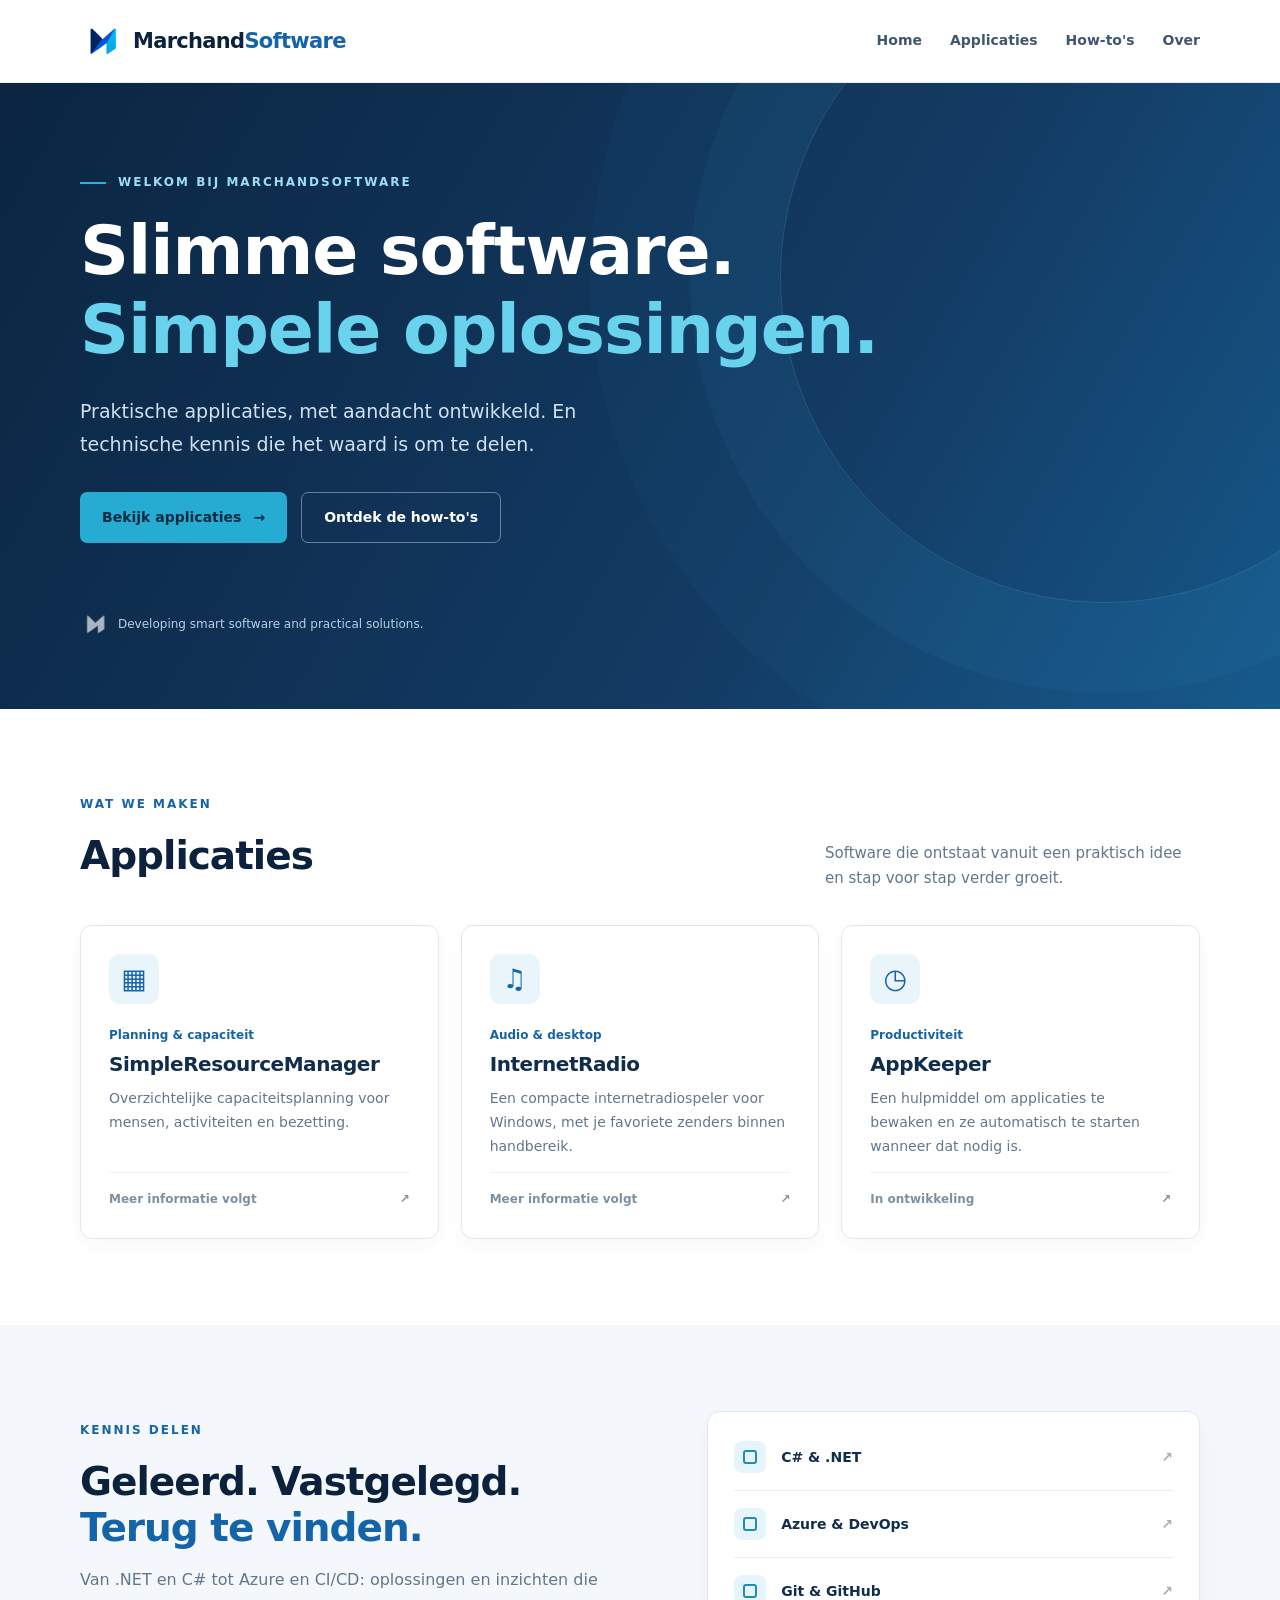
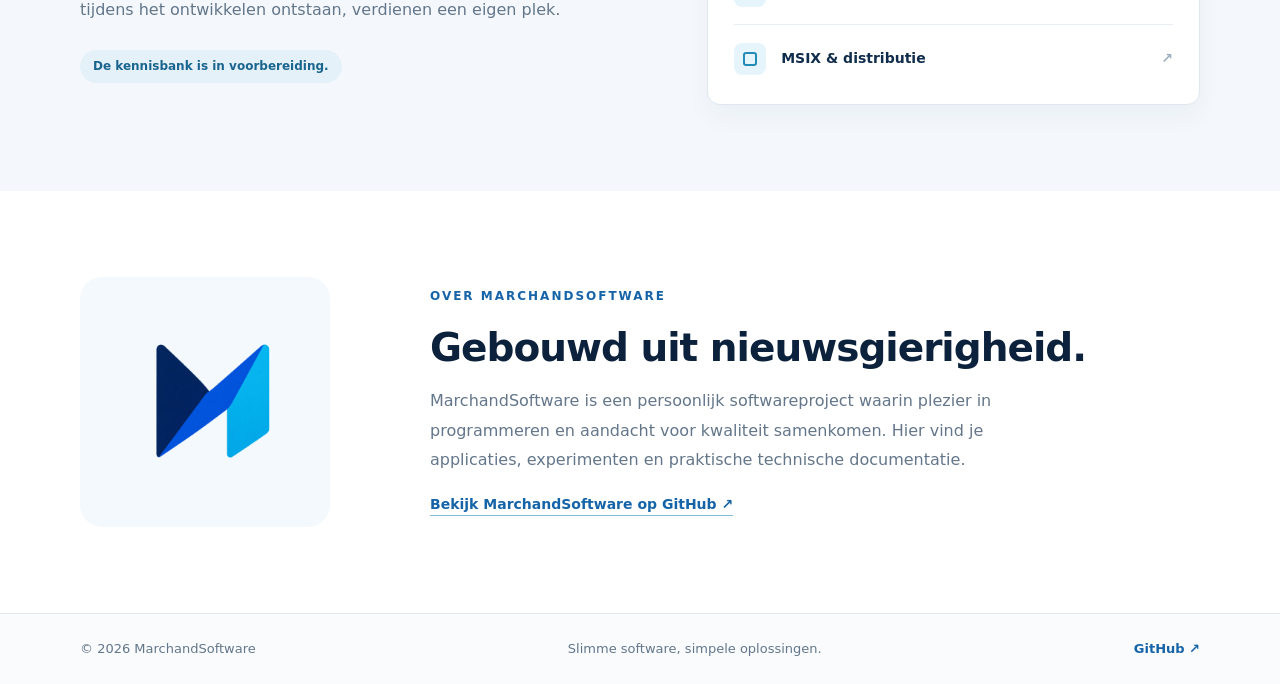
==== index.html @ 24be7b68 "Create branded responsive landing page scaffold - Add `.gitignore` with common Visual Studio/VS Code" ====
<!doctype html>
<html lang="nl">
<head>
  <meta charset="utf-8">
  <meta name="viewport" content="width=device-width, initial-scale=1">
  <meta name="description" content="MarchandSoftware ontwikkelt slimme software en praktische oplossingen. Ontdek onze applicaties en technische how-to's.">
  <meta name="theme-color" content="#102d4c">
  <title>MarchandSoftware | Slimme software, simpele oplossingen</title>
  <link rel="icon" type="image/png" href="images/MarchandSoftware_Icon.png">
  <link rel="stylesheet" href="css/site.css">
</head>
<body>
  <a class="skip-link" href="#inhoud">Direct naar inhoud</a>

  <header class="site-header">
    <div class="container header-inner">
      <a class="brand" href="#home" aria-label="MarchandSoftware — naar boven">
        <img src="images/MarchandSoftware_Icon.png" alt="" width="43" height="43">
        <span>Marchand<span class="brand-accent">Software</span></span>
      </a>
      <nav aria-label="Hoofdnavigatie" class="main-nav">
        <a href="#home">Home</a>
        <a href="#applicaties">Applicaties</a>
        <a href="#howtos">How-to's</a>
        <a href="#over">Over</a>
      </nav>
    </div>
  </header>

  <main id="inhoud">
    <section class="hero" id="home" aria-labelledby="hero-title">
      <div class="hero-glow" aria-hidden="true"></div>
      <div class="container hero-content">
        <p class="eyebrow"><span class="eyebrow-line"></span> WELKOM BIJ MARCHANDSOFTWARE</p>
        <h1 id="hero-title">Slimme software.<br><span>Simpele oplossingen.</span></h1>
        <p class="hero-lead">Praktische applicaties, met aandacht ontwikkeld. En technische kennis die het waard is om te delen.</p>
        <div class="hero-actions">
          <a class="button button-primary" href="#applicaties">Bekijk applicaties <span aria-hidden="true">→</span></a>
          <a class="button button-secondary" href="#howtos">Ontdek de how-to's</a>
        </div>
        <div class="hero-signature">
          <img src="images/MarchandSoftware_Icon.png" alt="" width="38" height="38">
          <span>Developing smart software and practical solutions.</span>
        </div>
      </div>
    </section>

    <section class="section" id="applicaties" aria-labelledby="apps-title">
      <div class="container">
        <div class="section-heading">
          <div><p class="eyebrow">WAT WE MAKEN</p><h2 id="apps-title">Applicaties</h2></div>
          <p>Software die ontstaat vanuit een praktisch idee en stap voor stap verder groeit.</p>
        </div>
        <div class="card-grid">
          <article class="card">
            <div class="card-icon" aria-hidden="true">▦</div>
            <span class="card-tag">Planning & capaciteit</span>
            <h3>SimpleResourceManager</h3>
            <p>Overzichtelijke capaciteitsplanning voor mensen, activiteiten en bezetting.</p>
            <span class="card-footer">Meer informatie volgt <span aria-hidden="true">↗</span></span>
          </article>
          <article class="card">
            <div class="card-icon" aria-hidden="true">♫</div>
            <span class="card-tag">Audio & desktop</span>
            <h3>InternetRadio</h3>
            <p>Een compacte internetradiospeler voor Windows, met je favoriete zenders binnen handbereik.</p>
            <span class="card-footer">Meer informatie volgt <span aria-hidden="true">↗</span></span>
          </article>
          <article class="card">
            <div class="card-icon" aria-hidden="true">◷</div>
            <span class="card-tag">Productiviteit</span>
            <h3>AppKeeper</h3>
            <p>Een hulpmiddel om applicaties te bewaken en ze automatisch te starten wanneer dat nodig is.</p>
            <span class="card-footer">In ontwikkeling <span aria-hidden="true">↗</span></span>
          </article>
        </div>
      </div>
    </section>

    <section class="section section-tinted" id="howtos" aria-labelledby="howtos-title">
      <div class="container knowledge-grid">
        <div>
          <p class="eyebrow">KENNIS DELEN</p>
          <h2 id="howtos-title">Geleerd. Vastgelegd.<br><span>Terug te vinden.</span></h2>
          <p class="section-copy">Van .NET en C# tot Azure en CI/CD: oplossingen en inzichten die tijdens het ontwikkelen ontstaan, verdienen een eigen plek.</p>
          <p class="soft-note">De kennisbank is in voorbereiding.</p>
        </div>
        <div class="topic-panel" aria-label="Onderwerpen voor de kennisbank">
          <div class="topic"><span class="topic-dot"></span><span>C# &amp; .NET</span><span aria-hidden="true">↗</span></div>
          <div class="topic"><span class="topic-dot"></span><span>Azure &amp; DevOps</span><span aria-hidden="true">↗</span></div>
          <div class="topic"><span class="topic-dot"></span><span>Git &amp; GitHub</span><span aria-hidden="true">↗</span></div>
          <div class="topic"><span class="topic-dot"></span><span>MSIX &amp; distributie</span><span aria-hidden="true">↗</span></div>
        </div>
      </div>
    </section>

    <section class="section" id="over" aria-labelledby="about-title">
      <div class="container about-grid">
        <div class="about-mark"><img src="images/MarchandSoftware_Icon.png" alt="Gestileerde M, het logo van MarchandSoftware"></div>
        <div>
          <p class="eyebrow">OVER MARCHANDSOFTWARE</p>
          <h2 id="about-title">Gebouwd uit nieuwsgierigheid.</h2>
          <p class="section-copy">MarchandSoftware is een persoonlijk softwareproject waarin plezier in programmeren en aandacht voor kwaliteit samenkomen. Hier vind je applicaties, experimenten en praktische technische documentatie.</p>
          <a class="text-link" href="https://github.com/MarchandSoftware" rel="noopener noreferrer">Bekijk MarchandSoftware op GitHub <span aria-hidden="true">↗</span></a>
        </div>
      </div>
    </section>
  </main>

  <footer class="site-footer">
    <div class="container footer-inner">
      <span>© 2026 MarchandSoftware</span>
      <span>Slimme software, simpele oplossingen.</span>
      <a href="https://github.com/MarchandSoftware" rel="noopener noreferrer">GitHub ↗</a>
    </div>
  </footer>
</body>
</html>
---- css/site.css ----
:root {
  color-scheme: light;
  --navy: #102d4c;
  --navy-deep: #0c223c;
  --blue: #1664a8;
  --cyan: #24b4d6;
  --text: #253a50;
  --muted: #63768a;
  --border: #dfe8ef;
  --background: #fff;
  --light: #f4f8fc;
}
* { box-sizing: border-box; }
html { scroll-behavior: smooth; scroll-padding-top: 90px; }
body { margin: 0; font-family: system-ui, -apple-system, 'Segoe UI', Arial, sans-serif; color: var(--text); background: var(--background); line-height: 1.65; }
a { color: inherit; }
a:focus-visible { outline: 3px solid var(--cyan); outline-offset: 5px; }
img { max-width: 100%; display: block; }
.container { width: min(1120px, calc(100% - 48px)); margin-inline: auto; }
.skip-link { position: absolute; z-index: 99; top: -70px; left: 16px; padding: 9px 16px; background: #fff; color: var(--navy); }
.skip-link:focus { top: 10px; }
.site-header { background: #fff; border-bottom: 1px solid #e7edf3; position: sticky; z-index: 10; top: 0; }
.header-inner { min-height: 82px; display: flex; align-items: center; justify-content: space-between; gap: 24px; }
.brand { display: flex; align-items: center; gap: 10px; text-decoration: none; color: var(--navy-deep); font-size: 21px; font-weight: 750; letter-spacing: -.7px; white-space: nowrap; }
.brand img { object-fit: contain; }
.brand-accent { color: var(--blue); }
.main-nav { display: flex; flex-wrap: wrap; gap: 28px; }
.main-nav a { text-decoration: none; font-size: 14px; font-weight: 600; color: #40576d; transition: color .2s; }
.main-nav a:hover { color: var(--blue); }
.hero { min-height: 548px; position: relative; isolation: isolate; overflow: hidden; background: linear-gradient(120deg, #0b2542 0%, #133b63 63%, #155789 100%); color: white; }
.hero-glow { position: absolute; z-index: -1; width: 650px; height: 650px; border: 1px solid rgba(141,211,239,.18); border-radius: 50%; right: -150px; top: -130px; box-shadow: 0 0 0 90px rgba(58,162,215,.06), 0 0 0 190px rgba(58,162,215,.035); }
.hero-content { padding-top: 90px; padding-bottom: 70px; }
.eyebrow { font-size: 12px; font-weight: 750; letter-spacing: 2px; color: var(--blue); text-transform: uppercase; margin: 0 0 18px; }
.hero .eyebrow { color: #9cdef3; display: flex; align-items: center; gap: 12px; }
.eyebrow-line { width: 26px; height: 2px; background: var(--cyan); }
h1, h2, h3, p { margin-top: 0; }
h1, h2, h3 { line-height: 1.17; letter-spacing: -1px; }
h1 { font-size: clamp(42px, 5.8vw, 68px); margin-bottom: 25px; font-weight: 760; }
h1 span { color: #69d3ed; }
.hero-lead { font-size: clamp(16px, 2.1vw, 19px); max-width: 590px; color: #d0e0f0; line-height: 1.75; }
.hero-actions { display: flex; flex-wrap: wrap; gap: 14px; margin-top: 31px; }
.button { text-decoration: none; font-size: 14px; font-weight: 700; padding: 13px 22px; border-radius: 7px; display: inline-flex; align-items: center; justify-content: center; gap: 12px; transition: transform .2s, background-color .2s; }
.button:hover { transform: translateY(-2px); }
.button-primary { background: #26abd2; color: #072b43; }
.button-primary:hover { background: #79d7ed; }
.button-secondary { border: 1px solid rgba(221,241,255,.42); color: white; }
.button-secondary:hover { background: rgba(255,255,255,.1); }
.hero-signature { display: flex; align-items: center; gap: 9px; color: #b7d0e6; font-size: 12px; margin-top: 67px; }
.hero-signature img { filter: brightness(0) invert(1); opacity: .65; width: 29px; height: 29px; }
.section { padding-block: 86px; }
.section h2 { color: var(--navy-deep); font-size: clamp(29px, 4vw, 39px); margin-bottom: 15px; }
.section-heading { display: flex; align-items: end; justify-content: space-between; gap: 25px; margin-bottom: 31px; }
.section-heading > p { max-width: 375px; margin-bottom: 3px; color: var(--muted); font-size: 15px; }
.card-grid { display: grid; grid-template-columns: repeat(3, 1fr); gap: 22px; }
.card { border: 1px solid var(--border); border-radius: 12px; padding: 28px; display: flex; flex-direction: column; min-height: 300px; box-shadow: 0 6px 18px rgba(15,44,75,.035); }
.card-icon { width: 50px; height: 50px; background: #e9f5fb; color: var(--blue); display: grid; place-items: center; border-radius: 11px; font-size: 27px; margin-bottom: 22px; }
.card-tag { color: var(--blue); font-size: 12px; font-weight: 700; margin-bottom: 7px; }
.card h3 { font-size: 20px; letter-spacing: -.45px; color: var(--navy); margin-bottom: 11px; }
.card p { color: var(--muted); font-size: 14px; line-height: 1.7; }
.card-footer { margin-top: auto; padding-top: 17px; border-top: 1px solid #edf1f5; font-size: 12px; font-weight: 650; color: #7e90a0; display: flex; justify-content: space-between; }
.section-tinted { background: var(--light); }
.knowledge-grid { display: grid; grid-template-columns: 1.1fr 1fr; gap: 85px; align-items: center; }
.knowledge-grid h2 span { color: var(--blue); }
.section-copy { font-size: 16px; line-height: 1.85; color: var(--muted); max-width: 590px; }
.soft-note { display: inline-block; background: #e4f1f8; color: #1a658f; border-radius: 100px; padding: 7px 13px; font-size: 12px; font-weight: 700; margin-top: 9px; }
.topic-panel { background: white; border-radius: 13px; border: 1px solid var(--border); box-shadow: 0 12px 25px rgba(17,55,91,.045); padding: 12px 26px; }
.topic { min-height: 67px; display: flex; gap: 15px; align-items: center; color: var(--navy); font-weight: 650; font-size: 14px; border-bottom: 1px solid #e8eef4; }
.topic:last-child { border: none; }
.topic > span:last-child { margin-left: auto; color: #9eb0bf; }
.topic-dot { background: #e6f5fc; width: 32px; height: 32px; border-radius: 8px; display: inline-flex; align-items: center; justify-content: center; }
.topic-dot::after { content: ''; width: 10px; height: 10px; border: 2px solid #238bb8; border-radius: 3px; }
.about-grid { display: grid; grid-template-columns: 280px 1fr; gap: 70px; align-items: center; }
.about-mark { width: 250px; height: 250px; background: #f3f9fc; border-radius: 22px; display: grid; place-items: center; padding: 30px; }
.about-mark img { width: 100%; height: 100%; object-fit: contain; }
.text-link { color: var(--blue); font-weight: 700; font-size: 14px; text-decoration: none; border-bottom: 1px solid #80bcdb; padding-bottom: 3px; }
.text-link:hover { color: var(--navy); }
.site-footer { border-top: 1px solid var(--border); background: #f9fbfd; color: #63768a; font-size: 13px; }
.footer-inner { display: flex; flex-wrap: wrap; justify-content: space-between; gap: 16px; align-items: center; padding-block: 24px; }
.footer-inner a { text-decoration: none; color: var(--blue); font-weight: 650; }
@media (max-width: 850px) { .knowledge-grid { gap: 40px; } .card { padding: 22px; } .about-grid { gap: 35px; grid-template-columns: 200px 1fr; } .about-mark { width: 200px; height: 200px; } }
@media (max-width: 650px) { .container { width: min(100% - 36px, 1120px); } .header-inner { padding-block: 13px; align-items: flex-start; flex-direction: column; gap: 10px; } .main-nav { gap: 19px; } .hero-content { padding-block: 66px 53px; } .hero-signature { margin-top: 48px; } .section { padding-block: 58px; } .section-heading { display: block; } .card-grid, .knowledge-grid, .about-grid { grid-template-columns: 1fr; gap: 17px; } .knowledge-grid { gap: 30px; } .about-mark { width: 140px; height: 140px; } .footer-inner { align-items: flex-start; flex-direction: column; } }
@media (prefers-reduced-motion: reduce) { html { scroll-behavior: auto; } .button, .main-nav a { transition: none; } }
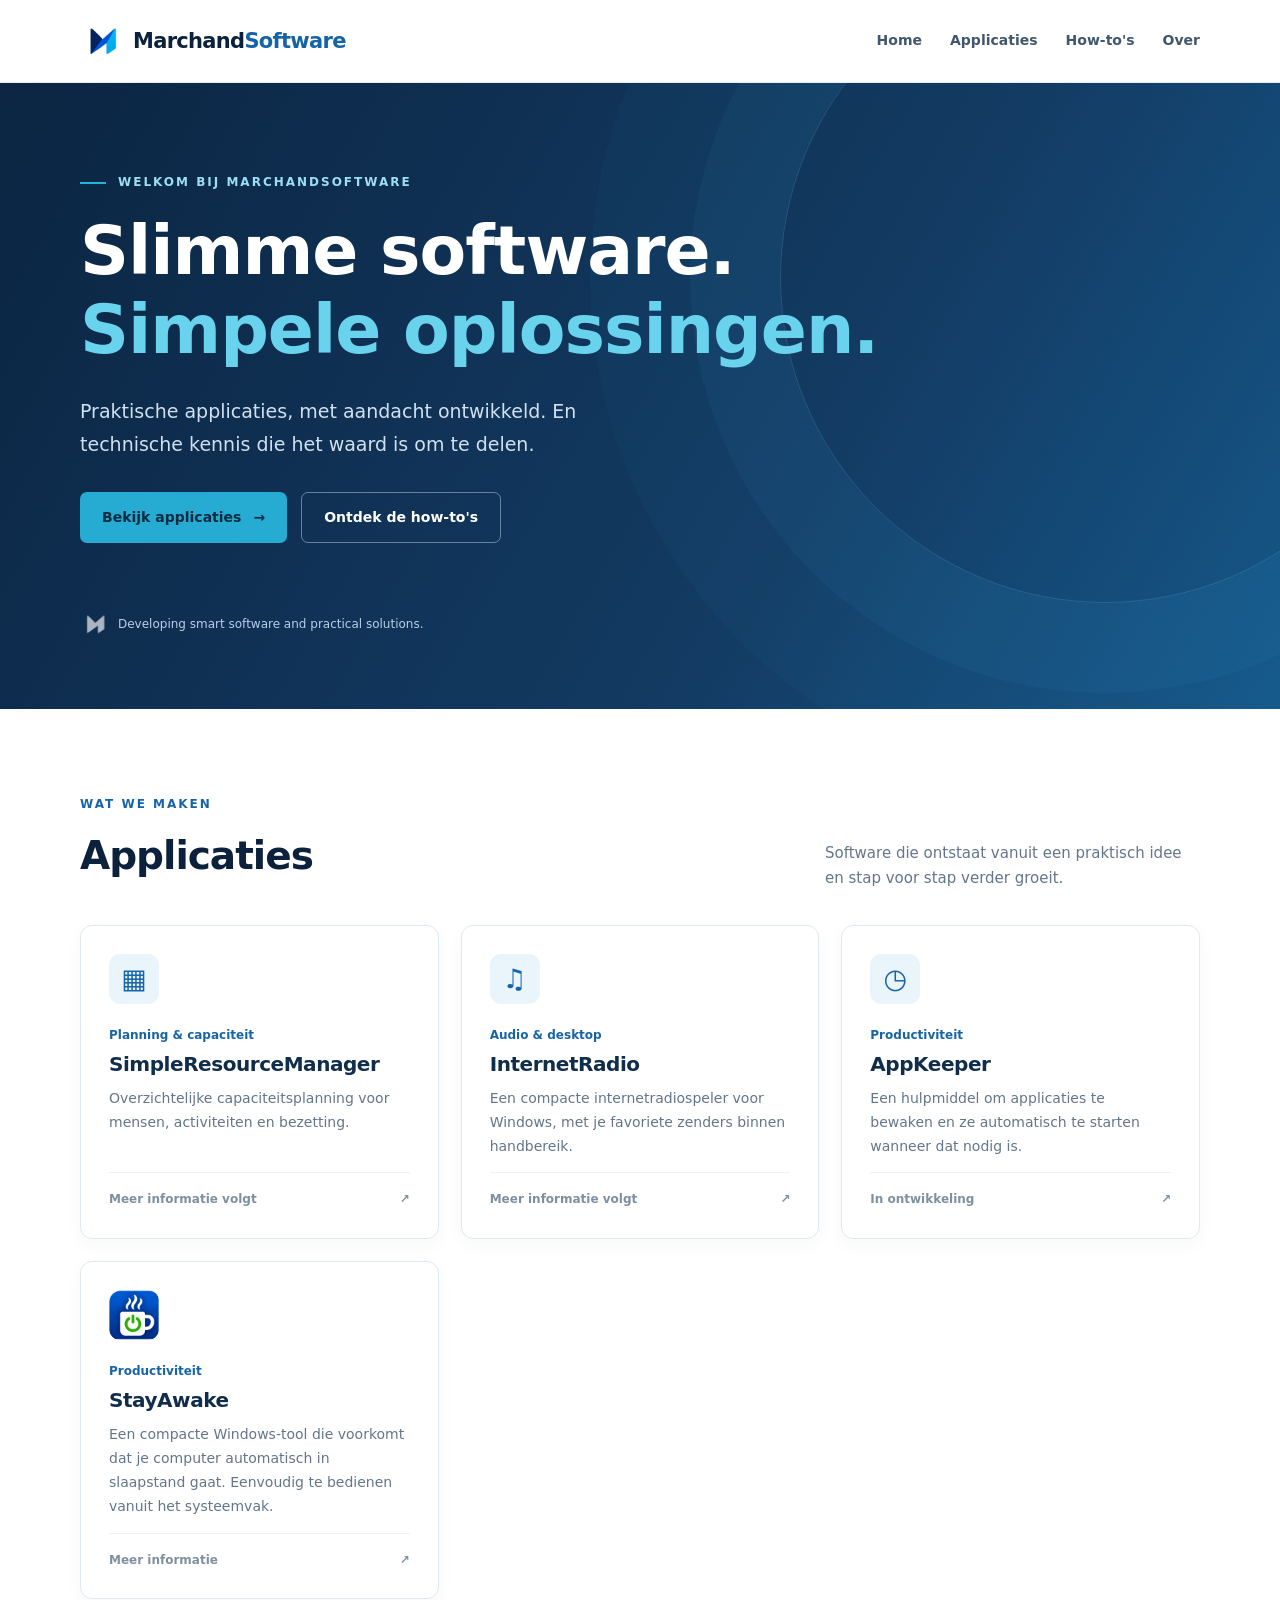
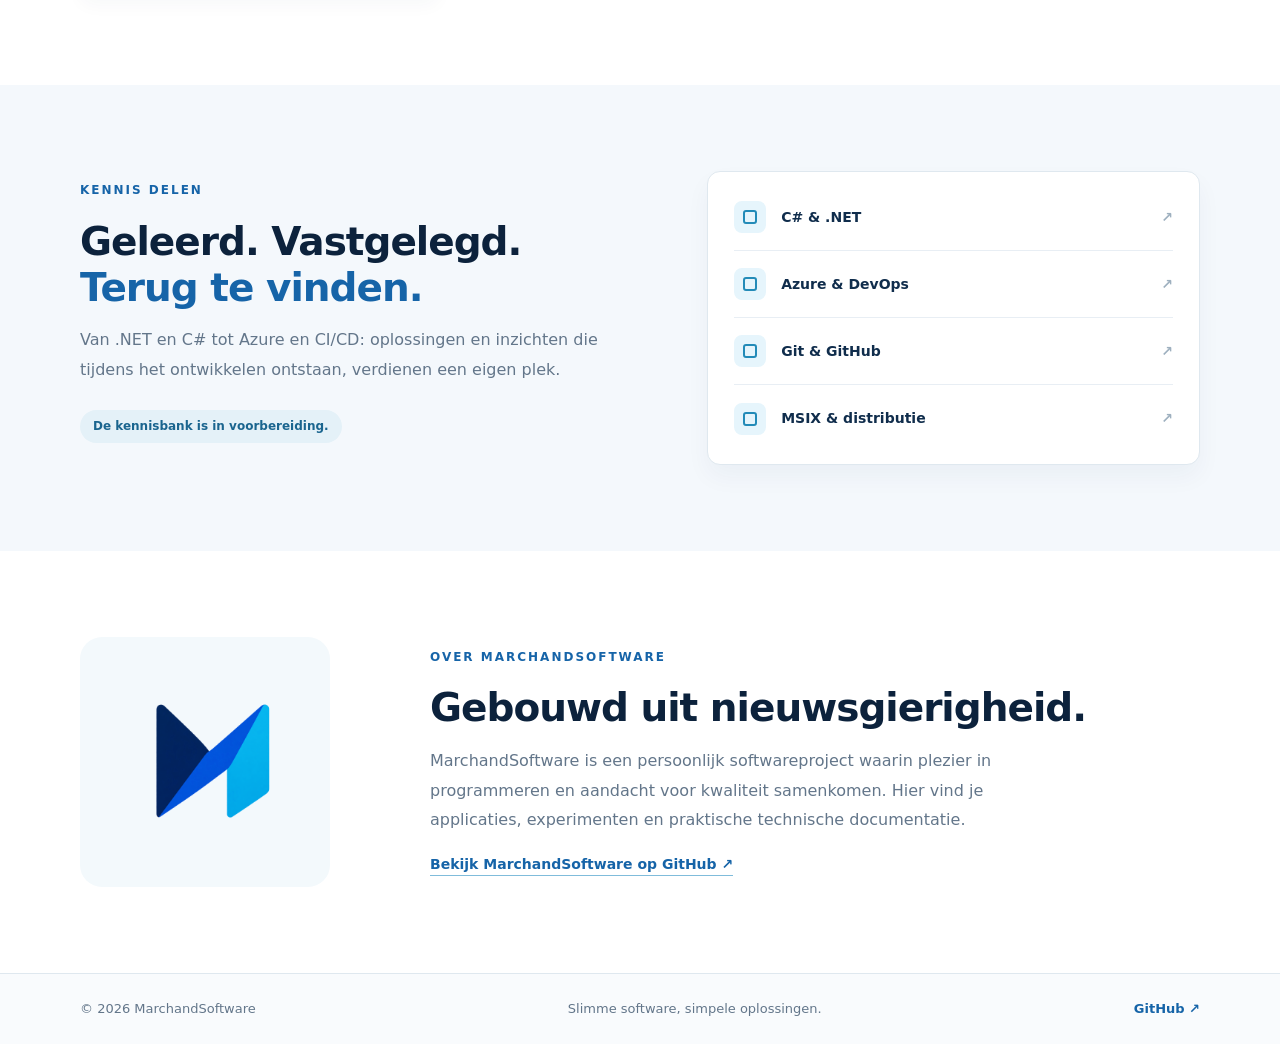
==== commit c3a8f6bd: "StayAwake pagina toegevoegd" ====
--- a/index.html
+++ b/index.html
@@ -52,27 +52,42 @@
           <p>Software die ontstaat vanuit een praktisch idee en stap voor stap verder groeit.</p>
         </div>
         <div class="card-grid">
-          <article class="card">
-            <div class="card-icon" aria-hidden="true">▦</div>
-            <span class="card-tag">Planning & capaciteit</span>
-            <h3>SimpleResourceManager</h3>
-            <p>Overzichtelijke capaciteitsplanning voor mensen, activiteiten en bezetting.</p>
-            <span class="card-footer">Meer informatie volgt <span aria-hidden="true">↗</span></span>
-          </article>
-          <article class="card">
-            <div class="card-icon" aria-hidden="true">♫</div>
-            <span class="card-tag">Audio & desktop</span>
-            <h3>InternetRadio</h3>
-            <p>Een compacte internetradiospeler voor Windows, met je favoriete zenders binnen handbereik.</p>
-            <span class="card-footer">Meer informatie volgt <span aria-hidden="true">↗</span></span>
-          </article>
-          <article class="card">
-            <div class="card-icon" aria-hidden="true">◷</div>
-            <span class="card-tag">Productiviteit</span>
-            <h3>AppKeeper</h3>
-            <p>Een hulpmiddel om applicaties te bewaken en ze automatisch te starten wanneer dat nodig is.</p>
-            <span class="card-footer">In ontwikkeling <span aria-hidden="true">↗</span></span>
-          </article>
+            <article class="card">
+                <div class="card-icon" aria-hidden="true">▦</div>
+                <span class="card-tag">Planning & capaciteit</span>
+                <h3>SimpleResourceManager</h3>
+                <p>Overzichtelijke capaciteitsplanning voor mensen, activiteiten en bezetting.</p>
+                <span class="card-footer">Meer informatie volgt <span aria-hidden="true">↗</span></span>
+            </article>
+            <article class="card">
+                <div class="card-icon" aria-hidden="true">♫</div>
+                <span class="card-tag">Audio & desktop</span>
+                <h3>InternetRadio</h3>
+                <p>Een compacte internetradiospeler voor Windows, met je favoriete zenders binnen handbereik.</p>
+                <span class="card-footer">Meer informatie volgt <span aria-hidden="true">↗</span></span>
+            </article>
+            <article class="card">
+                <div class="card-icon" aria-hidden="true">◷</div>
+                <span class="card-tag">Productiviteit</span>
+                <h3>AppKeeper</h3>
+                <p>Een hulpmiddel om applicaties te bewaken en ze automatisch te starten wanneer dat nodig is.</p>
+                <span class="card-footer">In ontwikkeling <span aria-hidden="true">↗</span></span>
+            </article>
+            <article class="card">
+                <div class="card-icon">
+                    <img src="images/StayAwake.png" alt="StayAwake logo">
+                </div>
+                <span class="card-tag">Productiviteit</span>
+                <h3>StayAwake</h3>
+                <p>
+                    Een compacte Windows-tool die voorkomt dat je computer
+                    automatisch in slaapstand gaat. Eenvoudig te bedienen
+                    vanuit het systeemvak.
+                </p>
+                <a class="card-footer" href="apps/stayawake.html">
+                    Meer informatie <span aria-hidden="true">↗</span>
+                </a>
+            </article>
         </div>
       </div>
     </section>
--- a/css/site.css
+++ b/css/site.css
@@ -14,6 +14,8 @@
 html { scroll-behavior: smooth; scroll-padding-top: 90px; }
 body { margin: 0; font-family: system-ui, -apple-system, 'Segoe UI', Arial, sans-serif; color: var(--text); background: var(--background); line-height: 1.65; }
 a { color: inherit; }
+a.card-footer { text-decoration: none; }
+a.card-footer:hover { color: var(--blue); }
 a:focus-visible { outline: 3px solid var(--cyan); outline-offset: 5px; }
 img { max-width: 100%; display: block; }
 .container { width: min(1120px, calc(100% - 48px)); margin-inline: auto; }
@@ -54,6 +56,7 @@
 .card-grid { display: grid; grid-template-columns: repeat(3, 1fr); gap: 22px; }
 .card { border: 1px solid var(--border); border-radius: 12px; padding: 28px; display: flex; flex-direction: column; min-height: 300px; box-shadow: 0 6px 18px rgba(15,44,75,.035); }
 .card-icon { width: 50px; height: 50px; background: #e9f5fb; color: var(--blue); display: grid; place-items: center; border-radius: 11px; font-size: 27px; margin-bottom: 22px; }
+.card-icon img { width: 100%; height: 100%; object-fit: contain; border-radius: 11px; }
 .card-tag { color: var(--blue); font-size: 12px; font-weight: 700; margin-bottom: 7px; }
 .card h3 { font-size: 20px; letter-spacing: -.45px; color: var(--navy); margin-bottom: 11px; }
 .card p { color: var(--muted); font-size: 14px; line-height: 1.7; }
@@ -80,3 +83,41 @@
 @media (max-width: 850px) { .knowledge-grid { gap: 40px; } .card { padding: 22px; } .about-grid { gap: 35px; grid-template-columns: 200px 1fr; } .about-mark { width: 200px; height: 200px; } }
 @media (max-width: 650px) { .container { width: min(100% - 36px, 1120px); } .header-inner { padding-block: 13px; align-items: flex-start; flex-direction: column; gap: 10px; } .main-nav { gap: 19px; } .hero-content { padding-block: 66px 53px; } .hero-signature { margin-top: 48px; } .section { padding-block: 58px; } .section-heading { display: block; } .card-grid, .knowledge-grid, .about-grid { grid-template-columns: 1fr; gap: 17px; } .knowledge-grid { gap: 30px; } .about-mark { width: 140px; height: 140px; } .footer-inner { align-items: flex-start; flex-direction: column; } }
 @media (prefers-reduced-motion: reduce) { html { scroll-behavior: auto; } .button, .main-nav a { transition: none; } }
+
+
+/* =========================================================
+   Applicatie-detailpagina's (bijv. StayAwake)
+   ========================================================= */
+.app-hero { position: relative; overflow: hidden; background: linear-gradient(120deg, #0b2542, #133b63 63%, #155789); color: #fff; }
+.app-hero::after { content: ""; position: absolute; width: 490px; height: 490px; border: 1px solid rgba(141,211,239,.18); border-radius: 50%; right: -140px; top: -250px; box-shadow: 0 0 0 75px rgba(58,162,215,.06), 0 0 0 150px rgba(58,162,215,.035); pointer-events: none; }
+.app-hero-inner { position: relative; z-index: 1; padding-block: 70px 77px; }
+.breadcrumbs { font-size: 13px; margin-bottom: 38px; color: #d0e0f0; }
+.breadcrumbs a { text-decoration: none; border-bottom: 1px solid rgba(208,224,240,.55); }
+.breadcrumbs a:hover { color: white; }
+.app-heading { display: flex; gap: 25px; align-items: flex-start; }
+.app-symbol { width: 80px; height: 80px; flex: none; border-radius: 19px; background: rgba(255,255,255,.12); border: 1px solid rgba(255,255,255,.23); display: grid; place-items: center; font-size: 43px; color: #8ce2f2; }
+.app-symbol img {width: 100%; height: 100%; object-fit: contain; border-radius: 12px;}
+.app-hero .eyebrow { color: #9cdef3; margin-bottom: 11px; }
+.app-hero h1 { margin-bottom: 15px; }
+.app-description { color: #d0e0f0; font-size: 18px; max-width: 680px; line-height: 1.75; }
+.app-actions { display: flex; flex-wrap: wrap; gap: 13px; margin-top: 29px; }
+.app-note { color: #c4d9e9; font-size: 13px; margin: 18px 0 0; }
+.app-main { padding-block: 75px 90px; }
+.app-layout { display: grid; grid-template-columns: minmax(0, 1.5fr) minmax(260px, .85fr); gap: 65px; align-items: start; }
+.app-section + .app-section { margin-top: 45px; }
+.app-section h2 { color: var(--navy-deep); font-size: clamp(25px, 3vw, 32px); margin-bottom: 16px; }
+.app-section p { color: var(--muted); }
+.feature-list { margin: 0; padding-left: 21px; color: var(--text); }
+.feature-list li { margin-bottom: 11px; padding-left: 4px; }
+.detail-panel { padding: 28px; border: 1px solid var(--border); border-radius: 13px; background: var(--light); }
+.detail-panel h2 { color: var(--navy-deep); font-size: 21px; margin-bottom: 22px; }
+.detail-row { display: flex; flex-wrap: wrap; justify-content: space-between; gap: 8px; padding: 12px 0; border-top: 1px solid var(--border); font-size: 14px; }
+.detail-row span { color: var(--muted); }
+.detail-row strong { color: var(--navy); font-weight: 650; text-align: right; }
+.detail-panel .text-link { display: inline-block; margin-top: 22px; }
+.install-steps { padding-left: 22px; color: var(--text); }
+.install-steps li { padding-left: 4px; margin-bottom: 12px; }
+.notice { padding: 17px 20px; background: #ecf5fa; border-left: 4px solid #2796be; border-radius: 6px; color: #234861; font-size: 14px; }
+.notice strong { color: var(--navy); }
+@media (max-width: 780px) { .app-layout { grid-template-columns: 1fr; gap: 36px; } .app-heading { gap: 17px; } .app-symbol { width: 61px; height: 61px; font-size: 32px; } }
+@media (max-width: 480px) { .app-hero-inner { padding-block: 42px 56px; } .app-heading { flex-direction: column; } .app-description { font-size: 16px; } }
